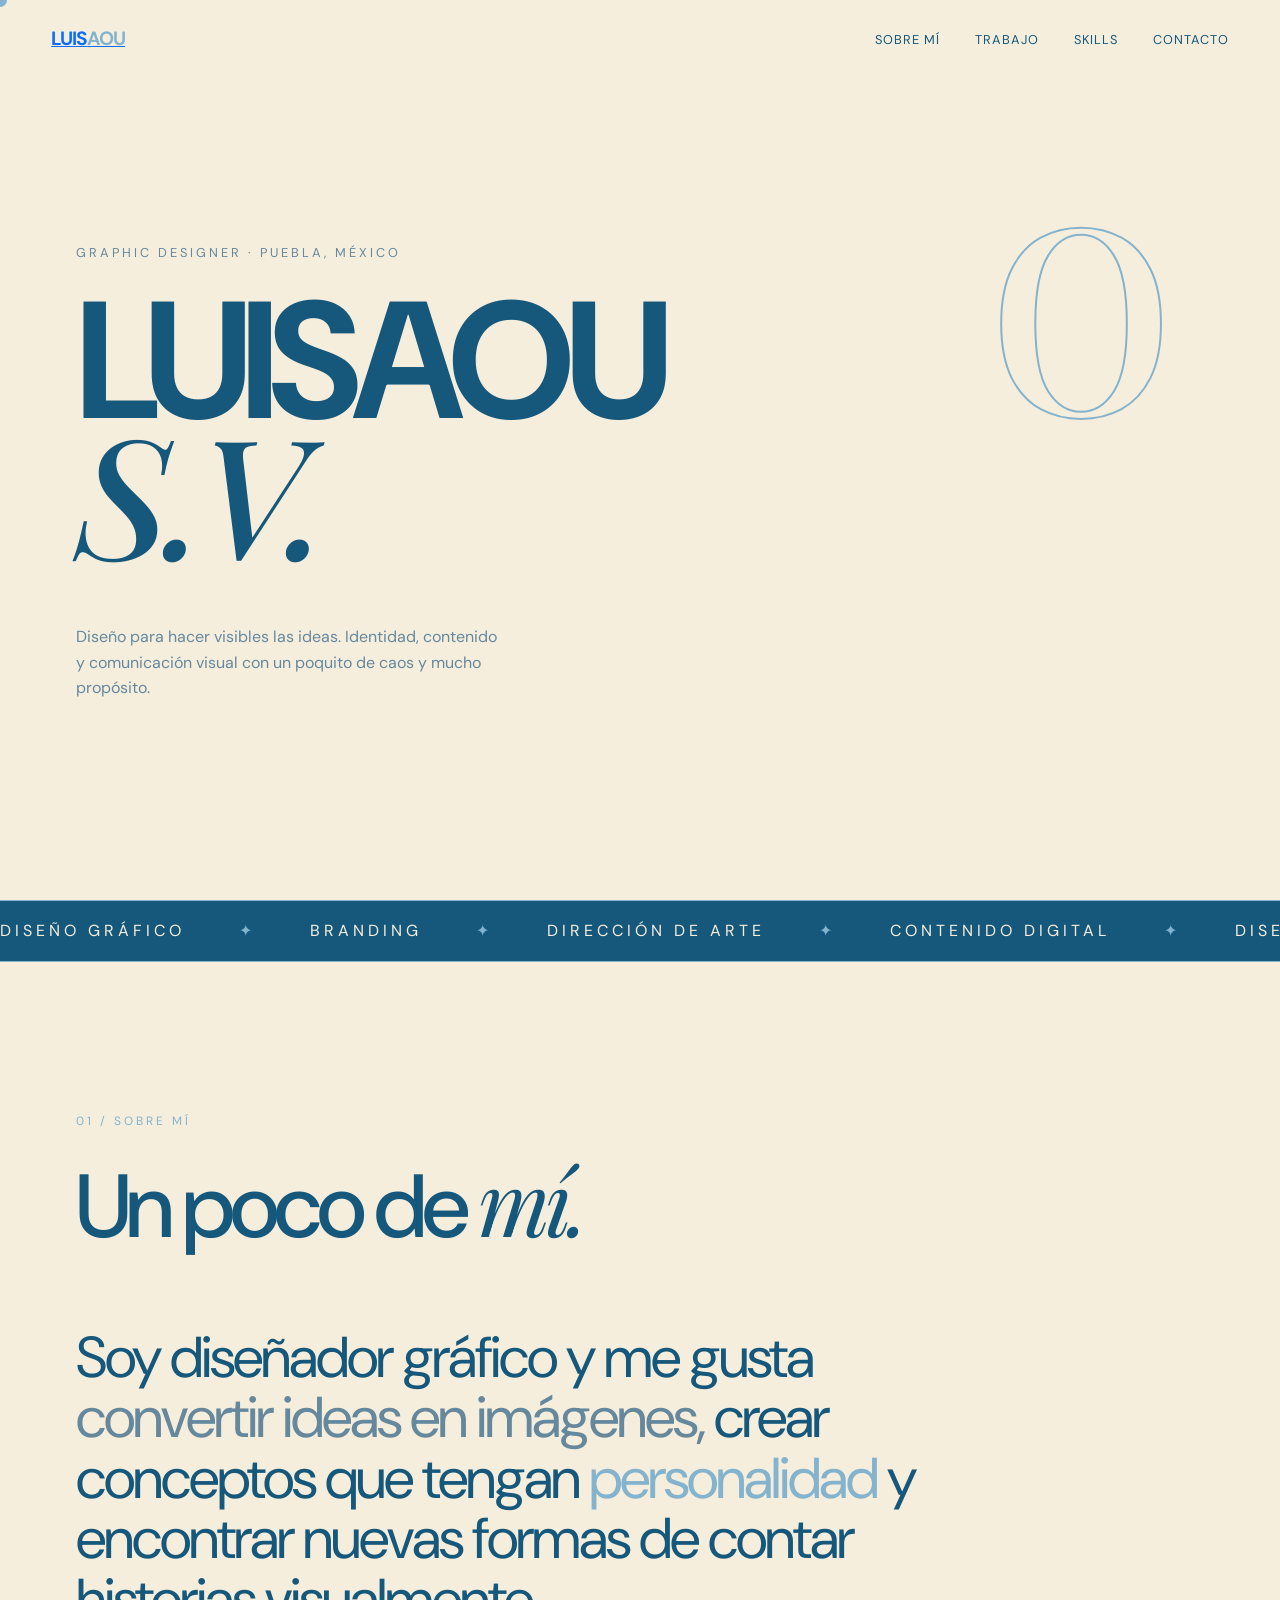
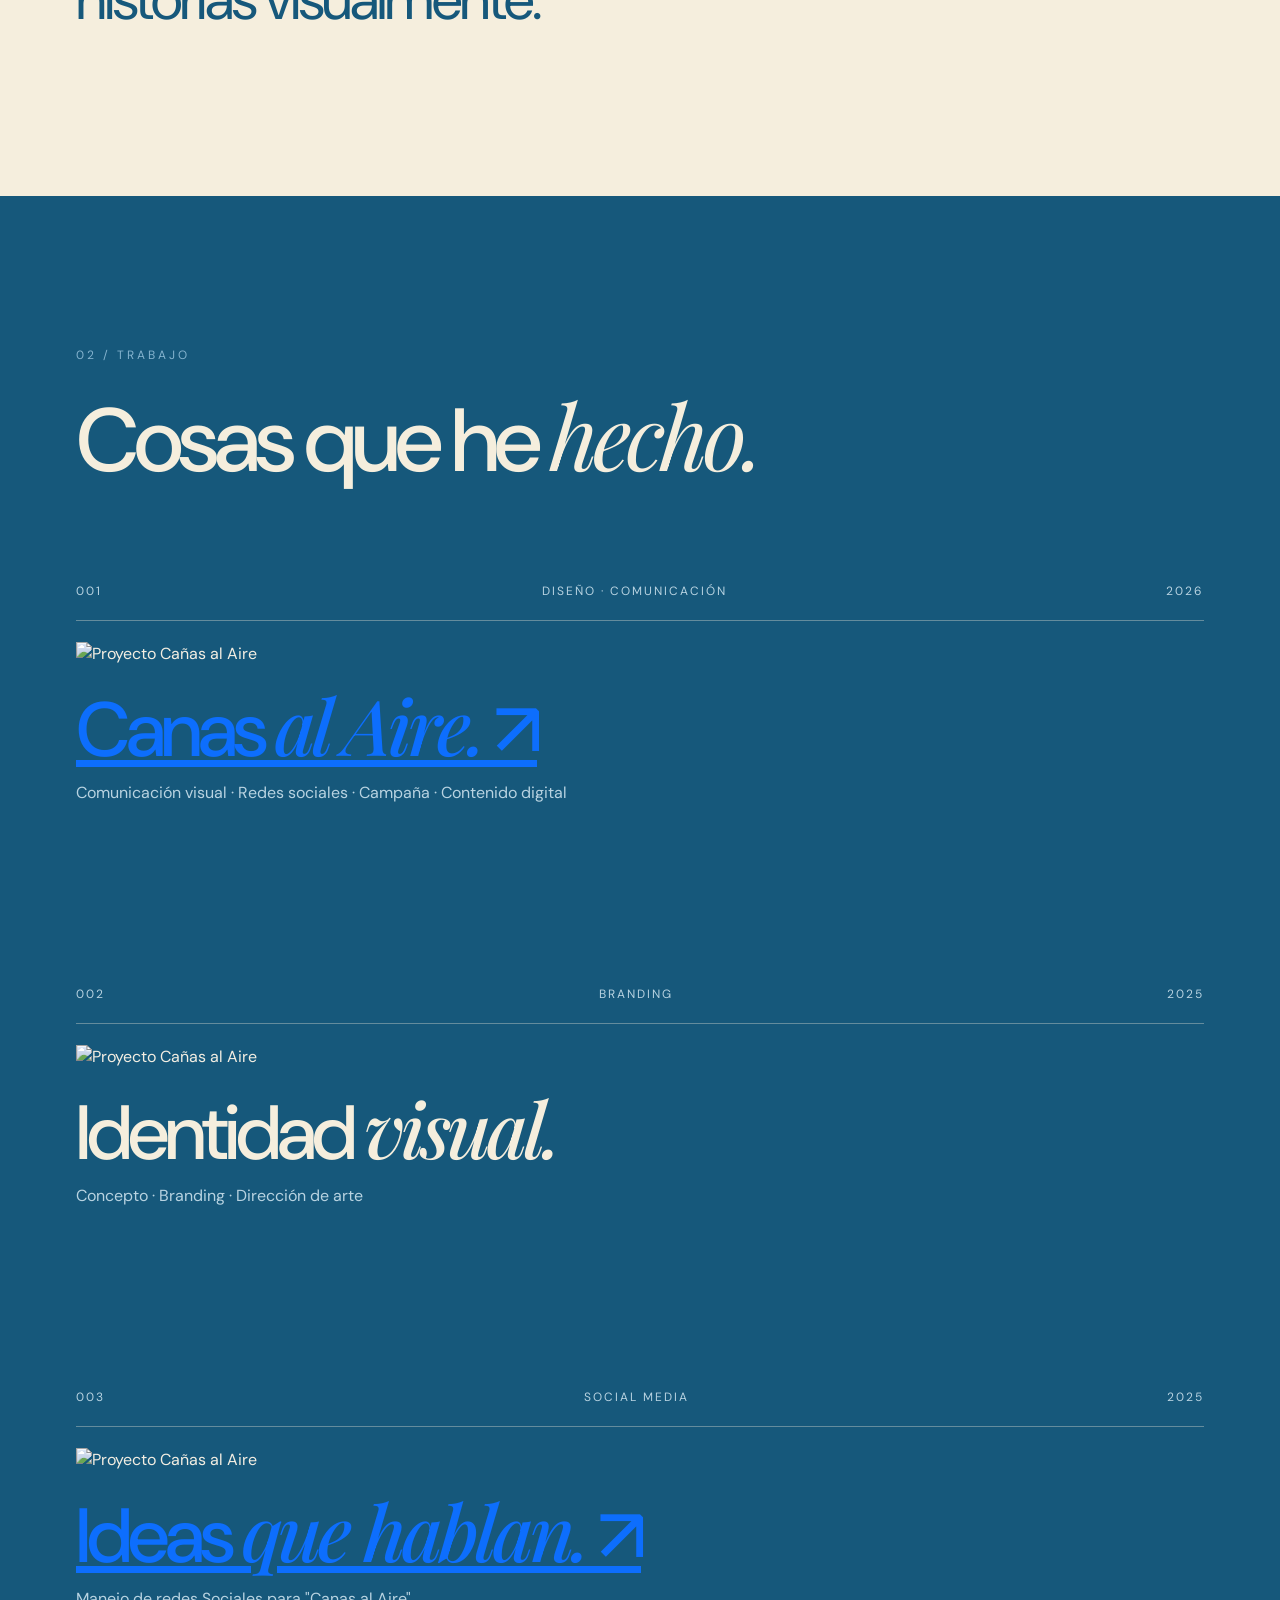
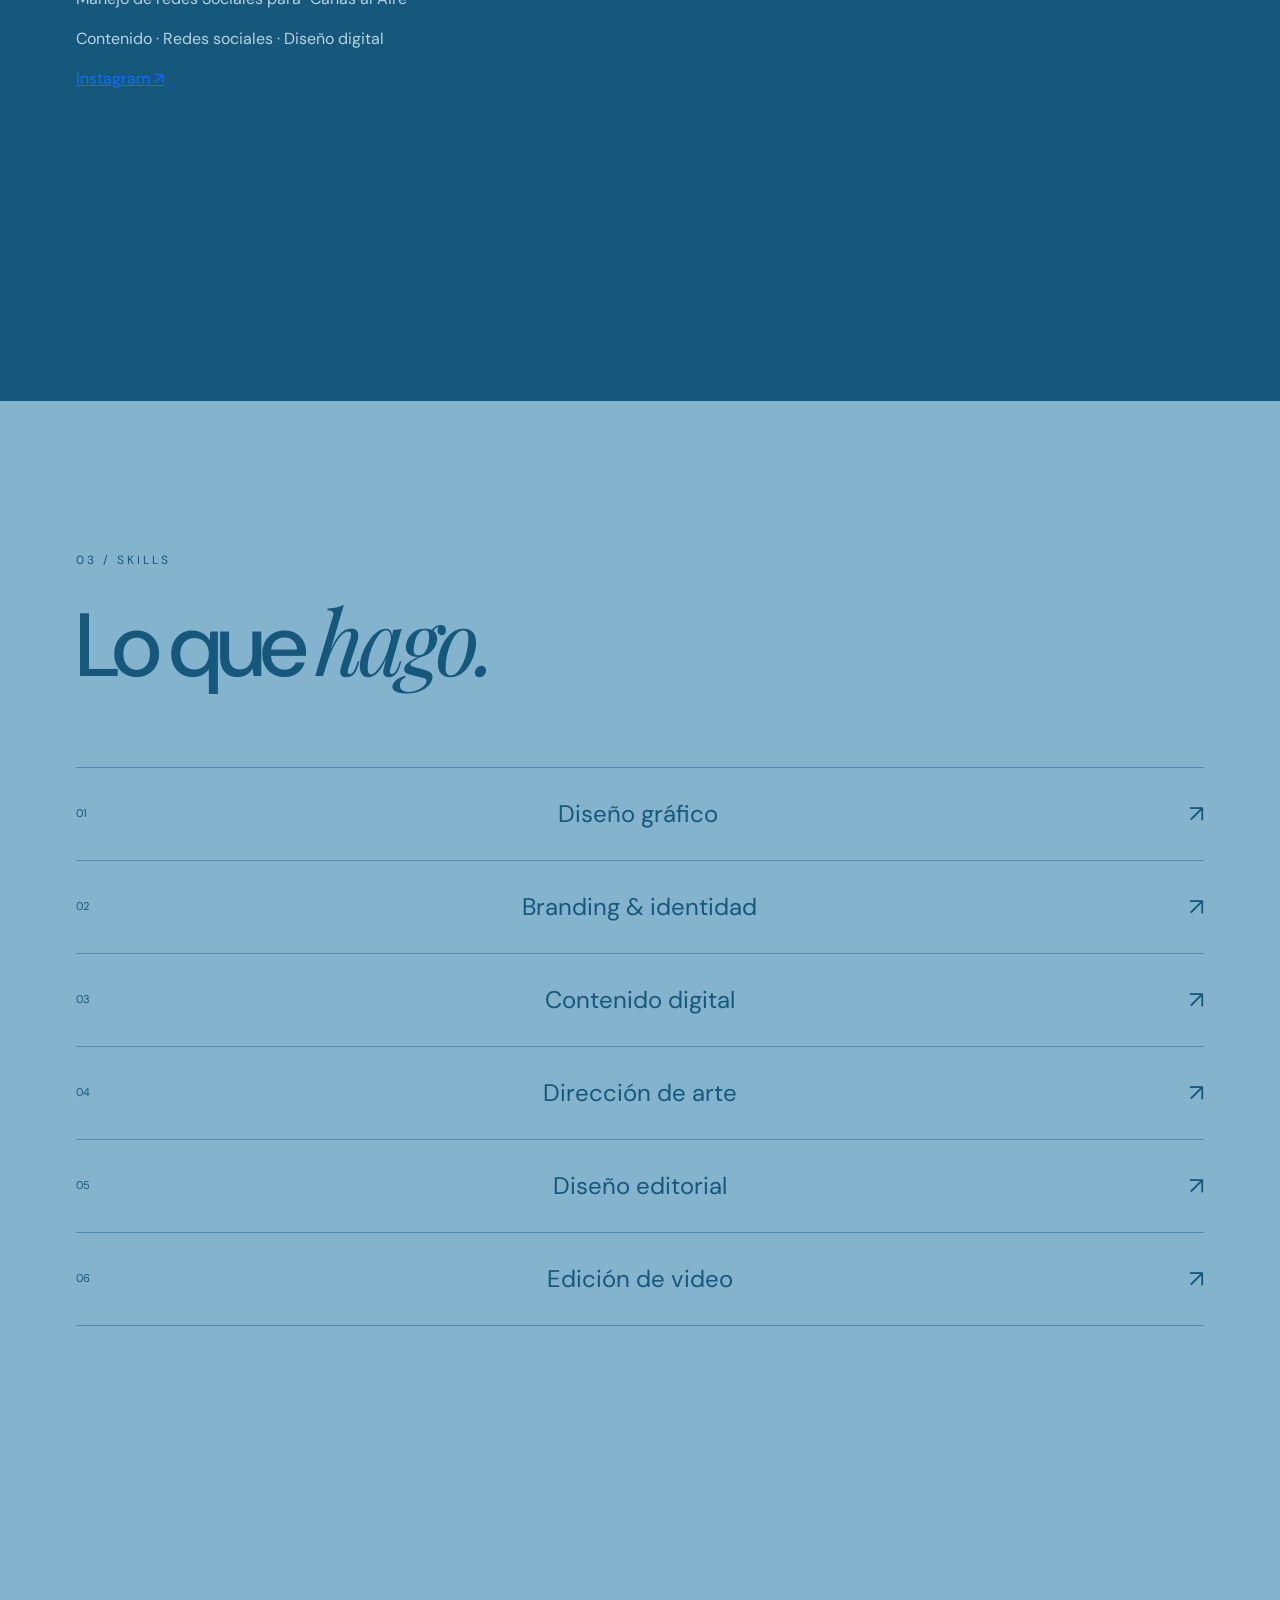
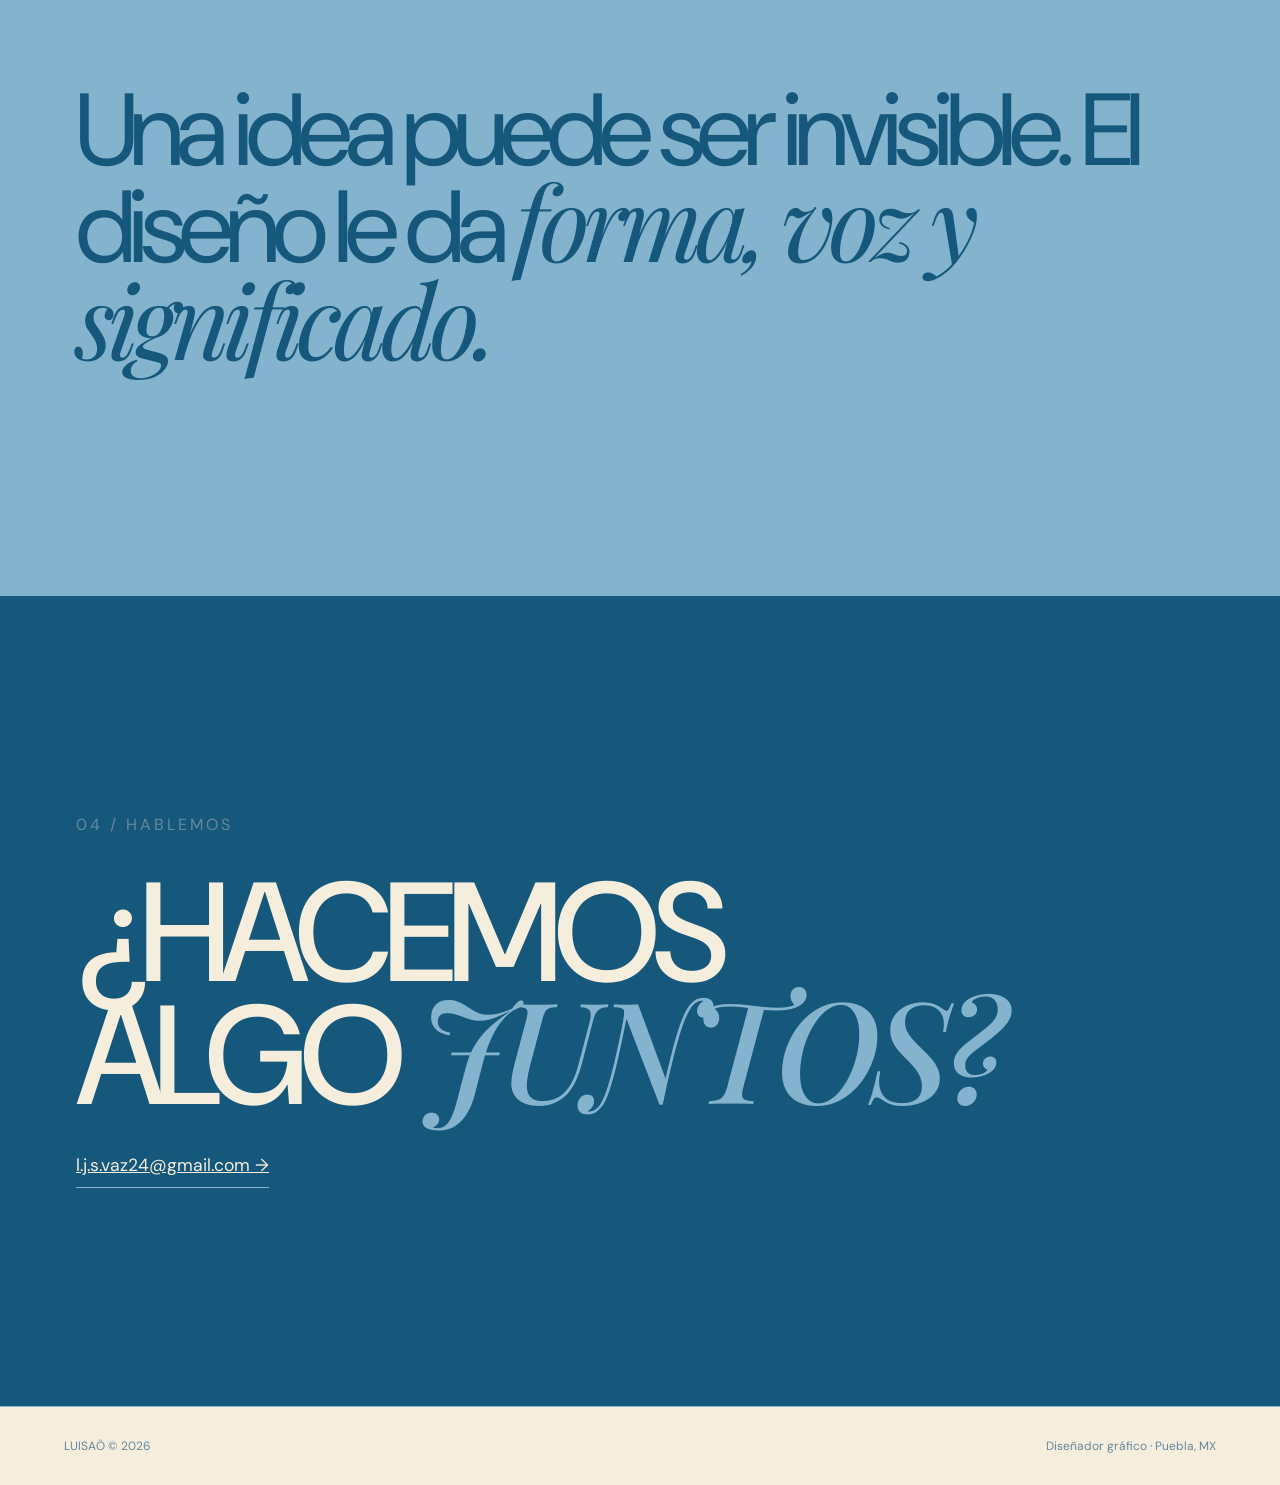
==== index.html @ 41390baf "Add files via upload" ====
<!DOCTYPE html>
<html lang="es">

<head>

    <meta charset="UTF-8">
    <meta name="viewport" content="width=device-width, initial-scale=1.0">

    <title>Luisaö — Graphic Designer</title>

    <!-- Bootstrap -->
    <link
        href="https://cdn.jsdelivr.net/npm/bootstrap@5.3.3/dist/css/bootstrap.min.css"
        rel="stylesheet"
    >

    <!-- Google Fonts -->
    <link rel="preconnect" href="https://fonts.googleapis.com">
    <link rel="preconnect" href="https://fonts.gstatic.com" crossorigin>

    <link
        href="https://fonts.googleapis.com/css2?family=DM+Sans:wght@300;400;500;700&family=Playfair+Display:ital,wght@0,500;1,500;1,700&display=swap"
        rel="stylesheet"
    >

    <style>

      

        :root {

            --merino: #F5EEDD;
            --rock-blue: #84B3CE;
            --venice-blue: #16587B;
            --deep-ink: #103E58;
            --soft-blue: #B8D3E1;
            --gray-blue: #66889D;

        }


        /* =====================================
           GENERAL
        ===================================== */

        * {
            box-sizing: border-box;
        }

        html {
            scroll-behavior: smooth;
        }

        body {

            margin: 0;

            background: var(--merino);

            color: var(--venice-blue);

            font-family: "DM Sans", sans-serif;

            cursor: none;

        }


        /* =====================================
           CURSOR
        ===================================== */

        .cursor {

            position: fixed;

            width: 14px;
            height: 14px;

            background: var(--rock-blue);

            border-radius: 50%;

            pointer-events: none;

            z-index: 9999;

            transform: translate(-50%, -50%);

            transition:
                width .25s ease,
                height .25s ease,
                background .25s ease;

        }

        .cursor.big {

            width: 60px;
            height: 60px;

            background: transparent;

            border: 1px solid var(--rock-blue);

        }


        /* =====================================
           NAVIGATION
        ===================================== */

        nav {

            position: fixed;

            top: 0;
            left: 0;

            width: 100%;

            z-index: 1000;

            padding: 25px 4%;

            display: flex;

            justify-content: space-between;

            align-items: center;


        }

        .logo {

            font-size: 1.2rem;

            font-weight: 700;

            letter-spacing: -1px;

        }

        .logo span {

            color: var(--rock-blue);

        }

        .nav-links {

            display: flex;

            gap: 35px;

        }

        .nav-links a {

            color: var(--venice-blue);

            text-decoration: none;

            font-size: .8rem;

            text-transform: uppercase;

            letter-spacing: 1px;

            transition: .3s;

        }

        .nav-links a:hover {

            color: var(--lime);

        }


        /* =====================================
           HERO
        ===================================== */

        .hero {

            min-height: 100vh;

            background: var(--merino);

            padding: 140px 5% 80px;

            position: relative;

            overflow: hidden;

            display: flex;

            align-items: center;

        }

        .hero-small {

            font-size: .8rem;

            text-transform: uppercase;

            letter-spacing: 3px;

            color: var(--gray-blue);

            margin-bottom: 35px;

        }

        .hero-title {

            font-size: clamp(5rem, 13vw, 13rem);

            line-height: .78;

            letter-spacing: -10px;

            font-weight: 700;

            margin: 0;

        }

        .hero-title .italic {

            font-family: "Playfair Display", serif;

            font-style: italic;

            font-weight: 500;

            color: var(--venice-blue);

            letter-spacing: -7px;

        }

        .hero-description {

            max-width: 430px;

            margin-top: 55px;

            font-size: 1rem;

            line-height: 1.6;

            color: var(--gray-blue);

        }


        /* =====================================
           FLOATING Ö
        ===================================== */

        .floating-o {

            position: absolute;

            right: 8%;
            top: 20%;

            font-family: "Playfair Display", serif;

            font-size: 22rem;

            line-height: .5;

            color: transparent;

            -webkit-text-stroke: 2px var(--rock-blue);

            animation: rotateO 15s linear infinite;

        }

        @keyframes rotateO {

            from {
                transform: rotate(0deg);
            }

            to {
                transform: rotate(360deg);
            }

        }


        /* =====================================
           MARQUEE
        ===================================== */

        .marquee {

            background: var(--venice-blue);

            color: var(--merino);

            border-top: 1px solid var(--rock-blue);

            border-bottom: 1px solid var(--rock-blue);

            overflow: hidden;

            white-space: nowrap;

            padding: 18px 0;

        }

        .marquee-track {

            display: inline-block;

            animation: marquee 20s linear infinite;

        }

        .marquee span {

            font-size: 1rem;

            text-transform: uppercase;

            letter-spacing: 4px;

            margin-right: 50px;

        }

        .marquee .lime {

            color: var(--rock-blue);

        }

        @keyframes marquee {

            from {
                transform: translateX(0);
            }

            to {
                transform: translateX(-50%);
            }

        }


        /* =====================================
           SECTION
        ===================================== */

        section {

            padding: 150px 5%;

        }

        .section-number {

            color: var(--rock-blue);

            font-size: .75rem;

            letter-spacing: 3px;

            margin-bottom: 30px;

        }

        .section-title {

            font-size: clamp(3rem, 7vw, 7rem);

            line-height: .9;

            letter-spacing: -5px;

            margin-bottom: 80px;

        }

        .section-title em {

            font-family: "Playfair Display", serif;

            font-weight: 400;

        }


        /* =====================================
           ABOUT
        ===================================== */

        .about-text {

            font-size: clamp(2rem, 4.5vw, 5rem);

            line-height: 1.05;

            letter-spacing: -2px;

        }

        .about-text .gray {

            color: var(--gray-blue);

        }

        .about-text .lime {

            color: var(--rock-blue);

        }


        /* =====================================
           PROJECTS
        ===================================== */

        .project {

            margin-bottom: 160px;

            position: relative;

        }

        .project-image {

            overflow: hidden;

            position: relative;

        }

        .project-image img {

            width: 100%;

            height: 650px;

            object-fit: cover;

            filter: saturate(70%);

            transition:

                transform 1s cubic-bezier(.2,.8,.2,1),

                filter .8s ease;

        }

        .project:hover img {

            transform: scale(1.04);

            filter: saturate(100%);

        }

        .project-meta {

            display: flex;

            justify-content: space-between;

            border-bottom: 1px solid var(--rock-blue);

            padding: 20px 0;

            margin-bottom: 20px;

            color: var(--gray-blue);

            font-size: .75rem;

            text-transform: uppercase;

            letter-spacing: 2px;

        }

        .project-name {

            font-size: clamp(3rem, 6vw, 6rem);

            letter-spacing: -4px;

            line-height: .9;

        }

        .project-name span {

            font-family: "Playfair Display", serif;

            font-style: italic;

        }


        /* =====================================
           SKILLS
        ===================================== */

        .skill {

            border-top: 1px solid var(--rock-blue);

            padding: 28px 0;

            display: flex;

            justify-content: space-between;

            align-items: center;

            font-size: 1.5rem;

            transition: .4s;

        }

        .skill:last-child {

            border-bottom: 1px solid var(--rock-blue);

        }

        .skill:hover {

            padding-left: 30px;

            color: var(--rock-blue);

        }

        .skill-number {

            color: var(--gray-blue);

            font-size: .7rem;

        }


        /* =====================================
           PERSONAL STATEMENT
        ===================================== */

        .manifesto {

            min-height: 80vh;

            display: flex;

            align-items: center;

            background: var(--rock-blue);

            color: var(--venice-blue);

        }

        .manifesto-text {

            font-size: clamp(3rem, 8vw, 9rem);

            line-height: .88;

            letter-spacing: -7px;

        }

        .manifesto-text span {

            color: var(--venice-blue);

        }

        .manifesto-text em {

            font-family: "Playfair Display", serif;

        }


        /* =====================================
           CONTACT
        ===================================== */

        .contact {

            min-height: 90vh;

            display: flex;

            background: var(--venice-blue);

            color: var(--merino);

            align-items: center;

        }

        .contact-small {

            color: var(--gray-blue);

            text-transform: uppercase;

            letter-spacing: 3px;

        }

        .contact-title {

            font-size: clamp(4rem, 11vw, 12rem);

            line-height: .8;

            letter-spacing: -9px;

            margin: 40px 0;

        }

        .contact-title span {

            color: var(--rock-blue);

            font-family: "Playfair Display", serif;

            font-style: italic;

        }

        .email {

            display: inline-block;

            border-bottom: 1px solid var(--rock-blue);

            padding-bottom: 8px;

            color: var(--merino);

            font-size: 1.1rem;

            transition: .3s;

        }

        .email:hover {

            color: var(--rock-blue);

        }


        /* =====================================
           FOOTER
        ===================================== */

        footer {

            background: var(--merino);

            padding: 30px 5%;

            border-top: 1px solid var(--rock-blue);

            display: flex;

            justify-content: space-between;

            color: var(--gray-blue);

            font-size: .75rem;

        }


        /* =====================================
           REVEAL
        ===================================== */

        .reveal {

            opacity: 0;

            transform: translateY(70px);

            transition:

                opacity 1s ease,

                transform 1s cubic-bezier(.2,.8,.2,1);

        }

        .reveal.active {

            opacity: 1;

            transform: translateY(0);

        }



        /* =====================================
           PALETA LUISAÖ — SECCIONES
        ===================================== */

        #projects {
            background: var(--venice-blue);
            color: var(--merino);
        }

        #projects .section-title,
        #projects .project-name {
            color: var(--merino);
        }

        #projects .project-meta {
            border-color: rgba(245, 238, 221, .35);
            color: var(--soft-blue);
        }

        #projects .text-secondary {
            color: var(--soft-blue) !important;
        }

        #skills {
            background: var(--rock-blue);
            color: var(--venice-blue);
        }

        #skills .section-number {
            color: var(--venice-blue);
        }

        #skills .skill {
            border-color: rgba(22, 88, 123, .45);
        }

        #skills .skill-number {
            color: var(--venice-blue);
        }

        #about {
            background: var(--merino);
        }

        .manifesto {
            background: var(--rock-blue);
        }

        .contact {
            background: var(--venice-blue);
        }

        .contact .email:hover {
            color: var(--rock-blue);
        }

        /* =====================================
           MOBILE
        ===================================== */

        @media(max-width: 768px) {

            body {

                cursor: auto;

            }

            .cursor {

                display: none;

            }

            .nav-links {

                gap: 12px;

            }

            .nav-links a {

                font-size: .65rem;

            }

            .hero-title {

                letter-spacing: -5px;

            }

            .floating-o {

                font-size: 10rem;

                right: -10%;

            }

            .project-image img {

                height: 400px;

            }

            .project-name {

                letter-spacing: -2px;

            }

            .skill {

                font-size: 1.1rem;

            }

            footer {

                flex-direction: column;

                gap: 10px;

            }

        }

    </style>
    <link href="css/style.css" rel="stylesheet" type="text/css">
</head>



<body>


<!-- =====================================
     CURSOR
===================================== -->

<div class="cursor"></div>


<!-- =====================================
     NAV
===================================== -->

<nav>

    <a href="#" class="logo">
        LUIS<span>AOU</span>
    </a>

    <div class="nav-links">

        <a href="#about">
            Sobre mí
        </a>

        <a href="#projects">
            Trabajo
        </a>

        <a href="#skills">
            Skills
        </a>

        <a href="#contact">
            Contacto
        </a>

    </div>

</nav>


<!-- =====================================
     HERO
===================================== -->

<header class="hero">

    <div class="container-fluid">

        <div class="hero-small">
            Graphic designer · Puebla, México
        </div>

        <h1 class="hero-title">

            LUISAOU<br>

            <span class="italic">
                S.V.
            </span>

        </h1>

        <p class="hero-description">

            Diseño para hacer visibles las ideas.
            Identidad, contenido y comunicación visual
            con un poquito de caos y mucho propósito.

        </p>

    </div>


    <div class="floating-o">
        o
    </div>

</header>


<!-- =====================================
     MARQUEE
===================================== -->

<div class="marquee">

    <div class="marquee-track">

        <span>Diseño gráfico</span>

        <span class="lime">✦</span>

        <span>Branding</span>

        <span class="lime">✦</span>

        <span>Dirección de arte</span>

        <span class="lime">✦</span>

        <span>Contenido digital</span>

        <span class="lime">✦</span>

        <span>Diseño gráfico</span>

        <span class="lime">✦</span>

        <span>Branding</span>

        <span class="lime">✦</span>

    </div>

</div>


<!-- =====================================
     ABOUT
===================================== -->

<section id="about">

    <div class="container-fluid reveal">

        <div class="section-number">
            01 / SOBRE MÍ
        </div>

        <h2 class="section-title">
            Un poco de <em>mí.</em>
        </h2>

        <div class="row">

            <div class="col-lg-10">

                <p class="about-text">

                    Soy diseñador gráfico y me gusta
                    <span class="gray">
                        convertir ideas en imágenes,
                    </span>

                    crear conceptos que tengan
                    <span class="lime">
                        personalidad
                    </span>

                    y encontrar nuevas formas de contar
                    historias visualmente.

                </p>

            </div>

        </div>

    </div>

</section>


<!-- =====================================
     PROJECTS
===================================== -->

<section id="projects">

    <div class="container-fluid">

        <div class="reveal">

            <div class="section-number">
                02 / TRABAJO
            </div>

            <h2 class="section-title">
                Cosas que he <em>hecho.</em>
            </h2>

        </div>


        <!-- PROJECT 01 -->

        <article class="project reveal">

            <div class="project-meta">

                <span>
                    001
                </span>

                <span>
                    Diseño · Comunicación
                </span>

                <span>
                    2026
                </span>

            </div>

            <div class="project-image">

               <img
    src="img/canasalaire.jpg"
    alt="Proyecto Cañas al Aire"
>

            </div>

        <h3 class="project-name mt-4">

    <a href="proyectos.html">
        Canas <span>al Aire.</span> ↗
    </a>

</h3>

            <p class="text-secondary mt-3">

                Comunicación visual · Redes sociales ·
                Campaña · Contenido digital

            </p>

        </article>


        <!-- PROJECT 02 -->

        <article class="project reveal">

            <div class="project-meta">

                <span>
                    002
                </span>

                <span>
                    Branding
                </span>

                <span>
                    2025
                </span>

            </div>

            <div class="project-image">

                <img
    src="img/Branding.jpg"
    alt="Proyecto Cañas al Aire"
    loading="lazy"
>

            </div>

            <h3 class="project-name mt-4">

                Identidad <span>visual.</span>

            </h3>

            <p class="text-secondary mt-3">

                Concepto · Branding · Dirección de arte

            </p>

        </article>


        <!-- PROJECT 03 -->

        <article class="project reveal">

            <div class="project-meta">

                <span>
                    003
                </span>

                <span>
                    Social Media
                </span>

                <span>
                    2025
                </span>

            </div>

            <div class="project-image">

    <img
        src="img/redessociales.jpg"
        alt="Proyecto Cañas al Aire"
        loading="lazy"
    >


            </div>

<h3 class="project-name mt-4">

    <a href="instagram.html">
        Ideas <span>que hablan.</span> ↗
    </a>

</h3>
<p class="text-secondary mt-3">

Manejo de redes Sociales para "Canas al Aire"<br>

            </p>
            <p class="text-secondary mt-3">

                Contenido · Redes sociales · Diseño digital

            </p>
			
<a 
    href="https://www.instagram.com/canasalaire.lapelicula?utm_source=ig_web_button_share_sheet&igsi=ZDNlZDc0MzIxNw==" 
    target="_blank"
    rel="noopener noreferrer"
    class="instagram-link"
>
    Instagram ↗
</a>
	
			

        </article>

    </div>

</section>


<!-- =====================================
     SKILLS
===================================== -->

<section id="skills">

    <div class="container-fluid reveal">

        <div class="section-number">
            03 / SKILLS
        </div>

        <h2 class="section-title">
            Lo que <em>hago.</em>
        </h2>


        <div class="skill">

            <span class="skill-number">
                01
            </span>

            Diseño gráfico

            <span>
                ↗
            </span>

        </div>


        <div class="skill">

            <span class="skill-number">
                02
            </span>

            Branding & identidad

            <span>
                ↗
            </span>

        </div>


        <div class="skill">

            <span class="skill-number">
                03
            </span>

            Contenido digital

            <span>
                ↗
            </span>

        </div>


        <div class="skill">

            <span class="skill-number">
                04
            </span>

            Dirección de arte

            <span>
                ↗
            </span>

        </div>


        <div class="skill">

            <span class="skill-number">
                05
            </span>

            Diseño editorial

            <span>
                ↗
            </span>

        </div>


        <div class="skill">

            <span class="skill-number">
                06
            </span>

            Edición de video

            <span>
                ↗
            </span>

        </div>

    </div>

</section>


<!-- =====================================
     MANIFESTO
===================================== -->

<section class="manifesto">

    <div class="container-fluid reveal">

        <p class="manifesto-text">

            Una idea puede ser
            <span>
                invisible.
            </span>

            El diseño le da
            <em>
                forma, voz y significado.
            </em>

        </p>

    </div>

</section>


<!-- =====================================
     CONTACT
===================================== -->

<section id="contact" class="contact">

    <div class="container-fluid reveal">

        <p class="contact-small">
            04 / HABLEMOS
        </p>

        <h2 class="contact-title">

            ¿HACEMOS<br>

            ALGO <span>JUNTOS?</span>

        </h2>

        <a
            href="mailto:l.j.s.vaz24@gmail.com"
            class="email"
        >
            l.j.s.vaz24@gmail.com →
        </a>

    </div>

</section>


<!-- =====================================
     FOOTER
===================================== -->

<footer>

    <span>
        LUISAÖ © 2026
    </span>

    <span>
    Diseñador gráfico · Puebla, MX
</span>

</footer>


<!-- =====================================
     JAVASCRIPT
===================================== -->

<script>


    /* =====================================
       CURSOR
    ===================================== */

    const cursor = document.querySelector(".cursor");

    document.addEventListener("mousemove", (e) => {

        cursor.style.left = e.clientX + "px";

        cursor.style.top = e.clientY + "px";

    });


    const interactiveElements =
        document.querySelectorAll("a, .project, .skill");

    interactiveElements.forEach(element => {

        element.addEventListener("mouseenter", () => {

            cursor.classList.add("big");

        });

        element.addEventListener("mouseleave", () => {

            cursor.classList.remove("big");

        });

    });


    /* =====================================
       SCROLL REVEAL
    ===================================== */

    const reveals =
        document.querySelectorAll(".reveal");


    function revealOnScroll() {

        reveals.forEach(element => {

            const position =
                element.getBoundingClientRect().top;

            const windowHeight =
                window.innerHeight;


            if (position < windowHeight - 100) {

                element.classList.add("active");

            }

        });

    }


    window.addEventListener(
        "scroll",
        revealOnScroll
    );


    revealOnScroll();


</script>


</body>

</html>
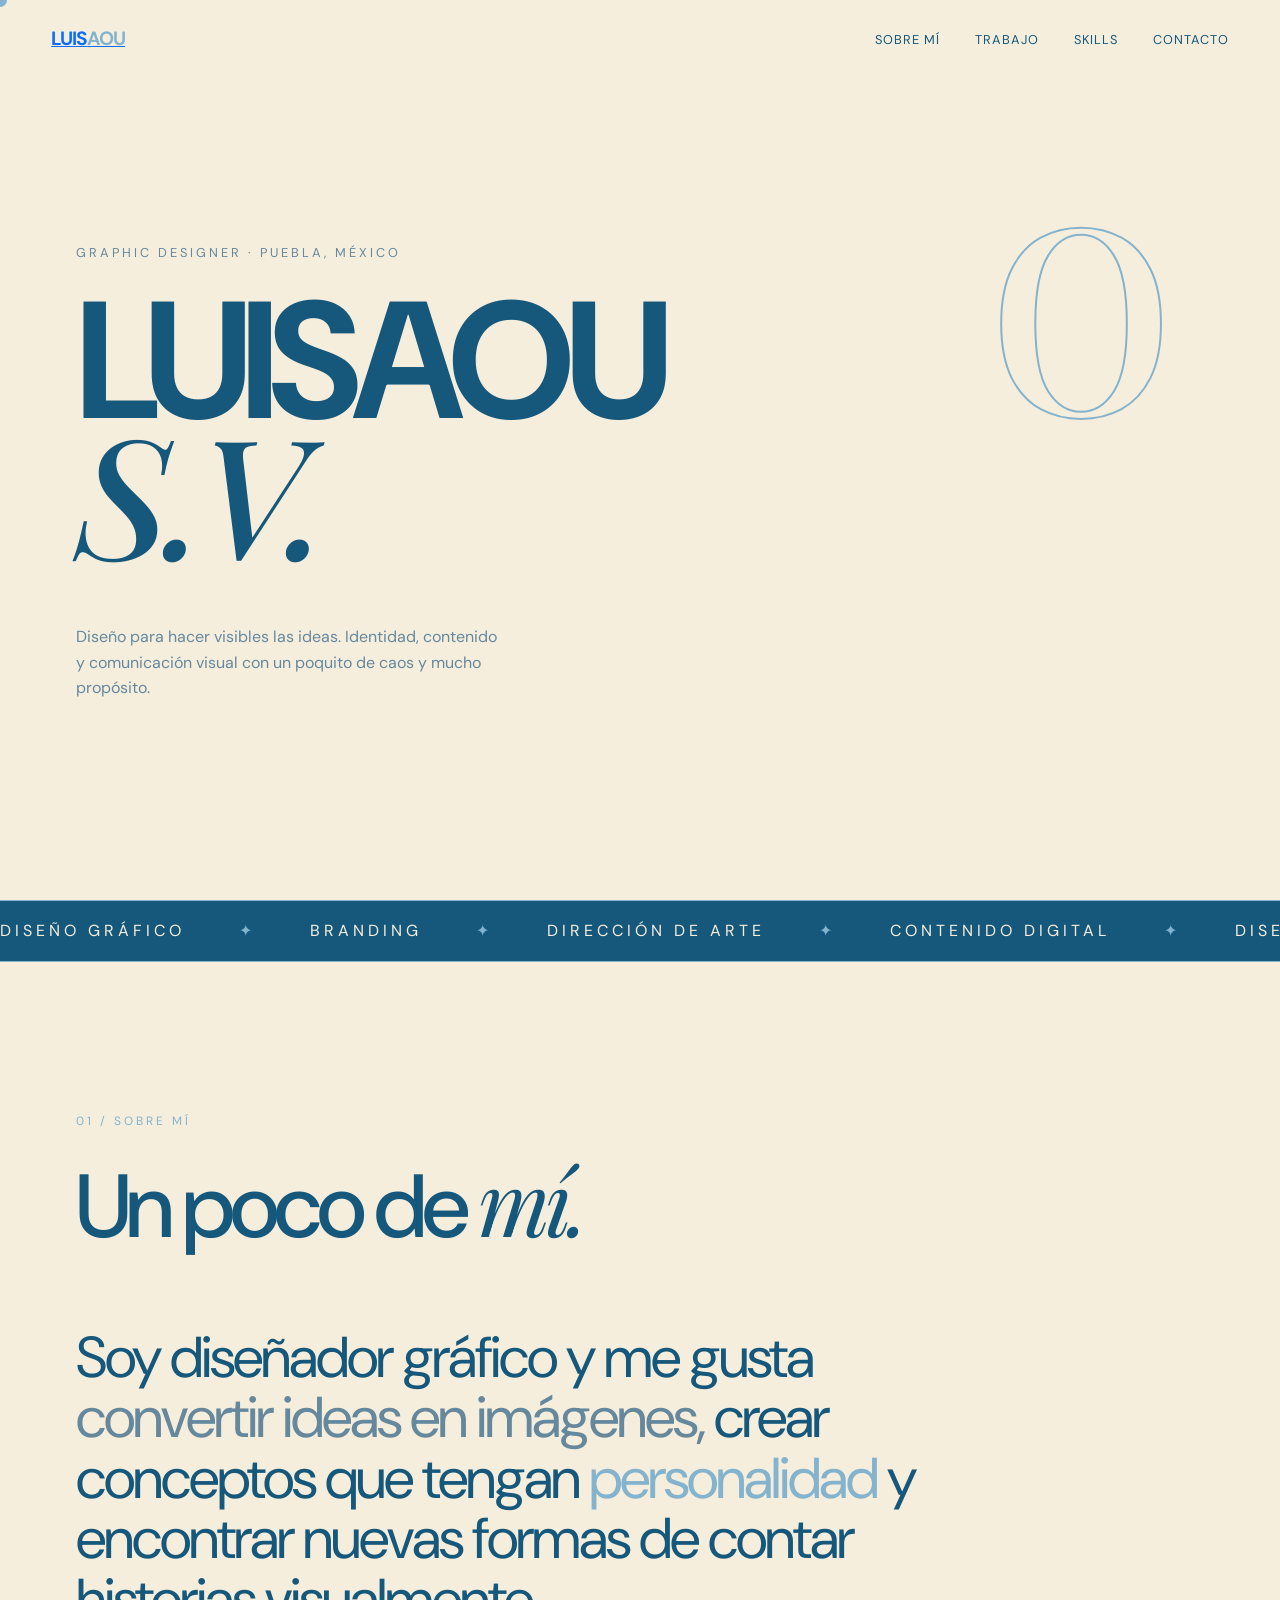
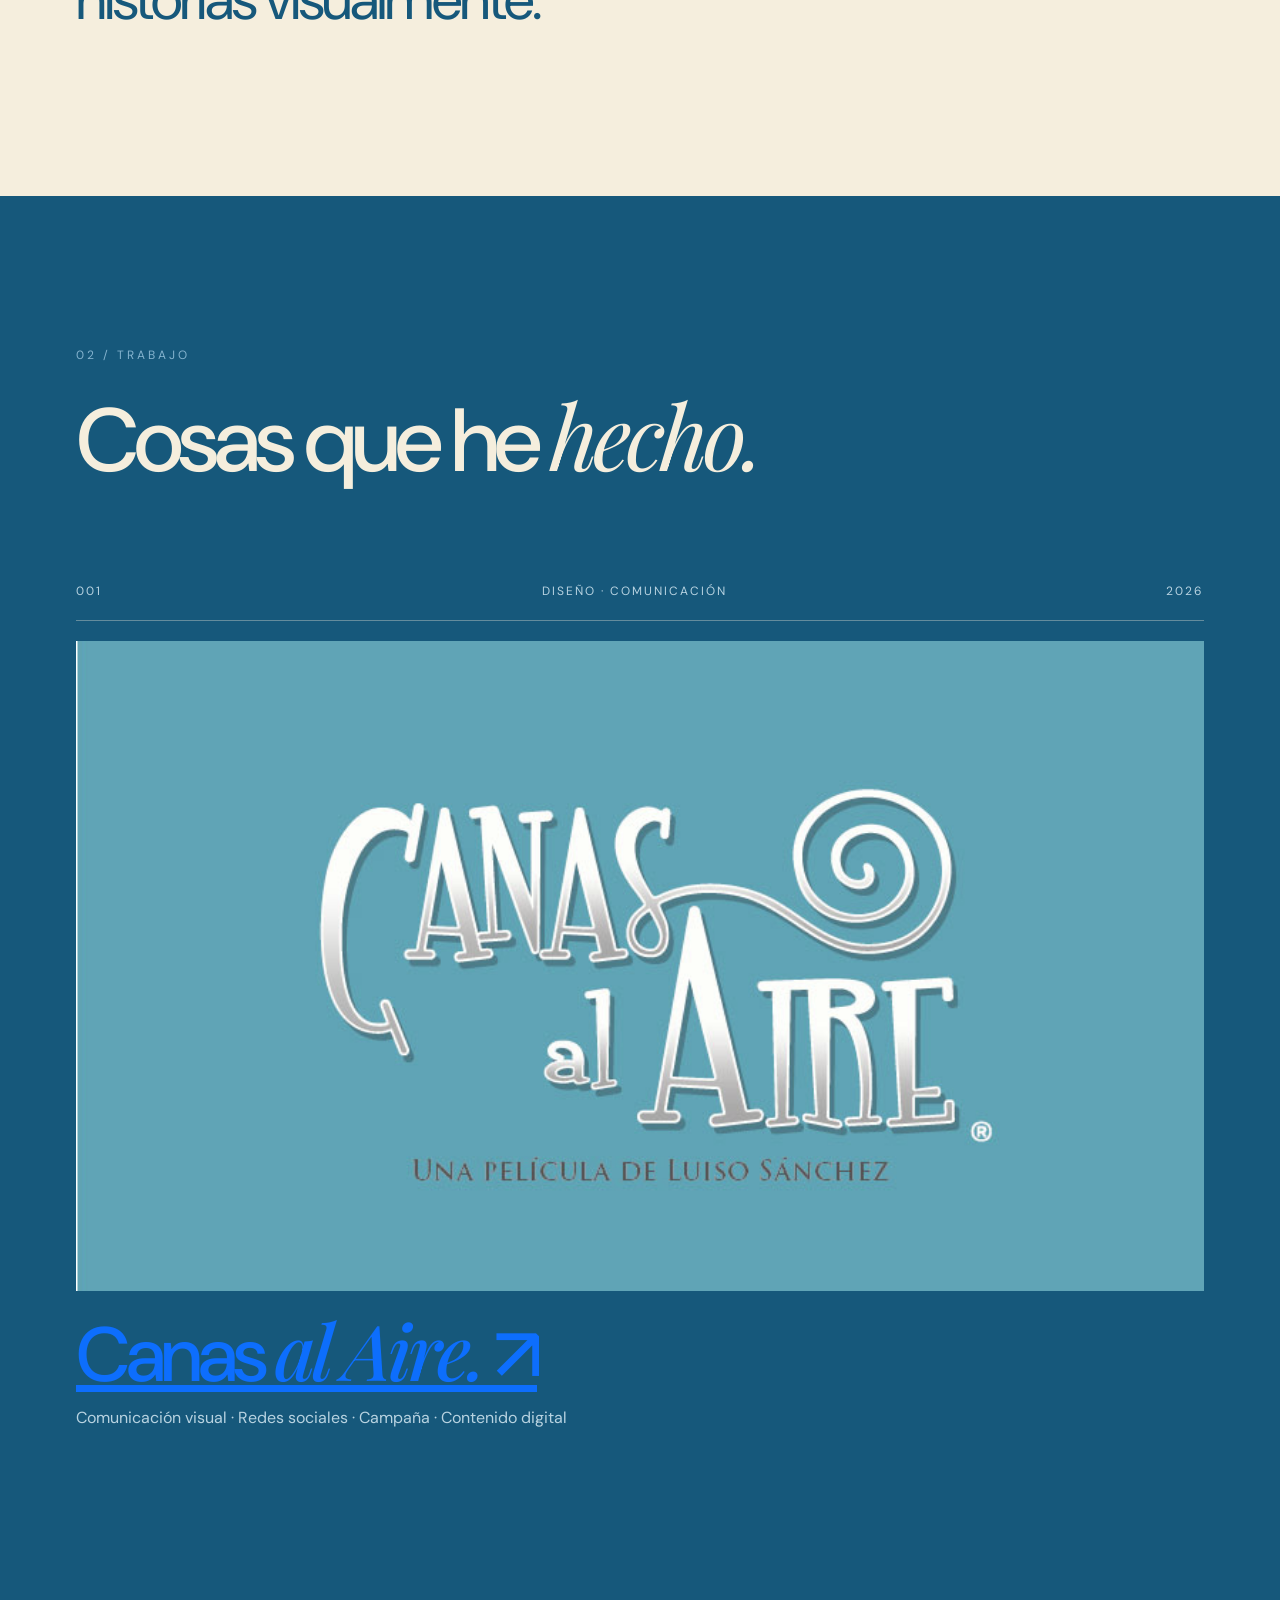
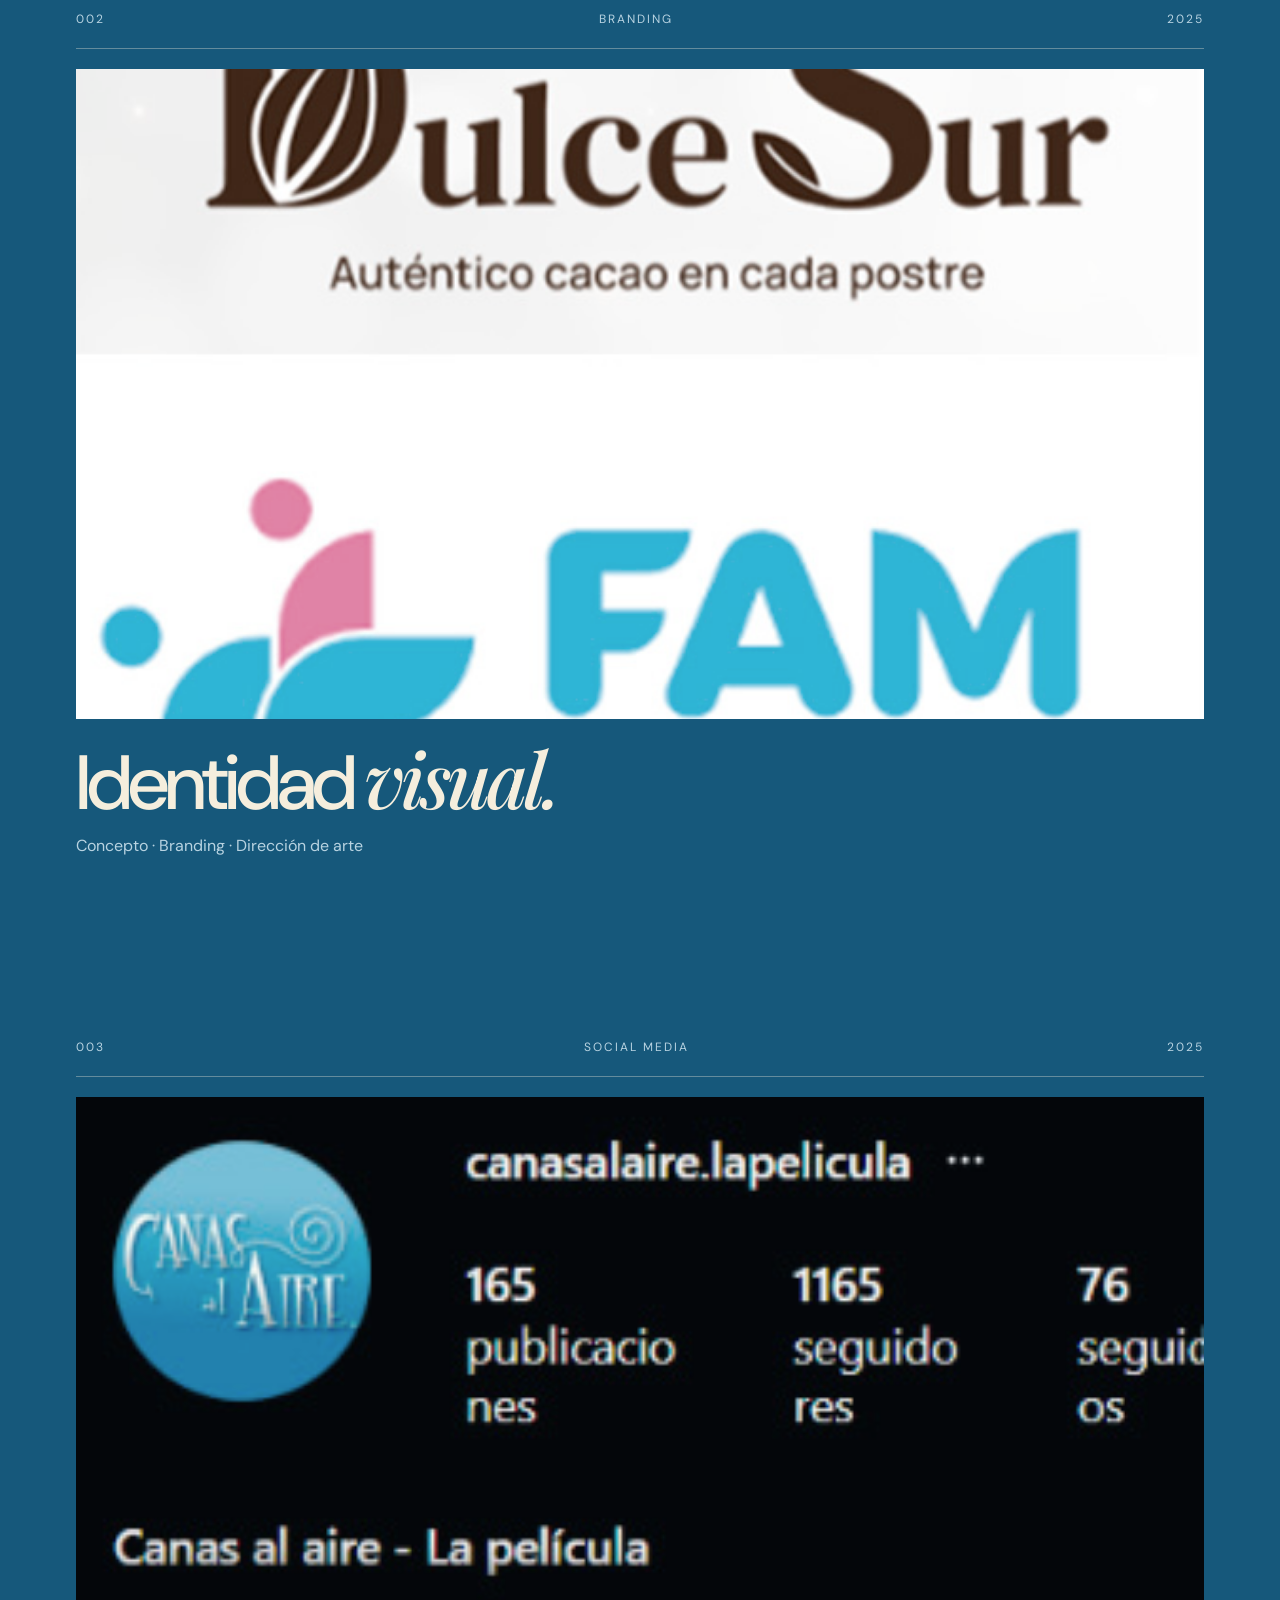
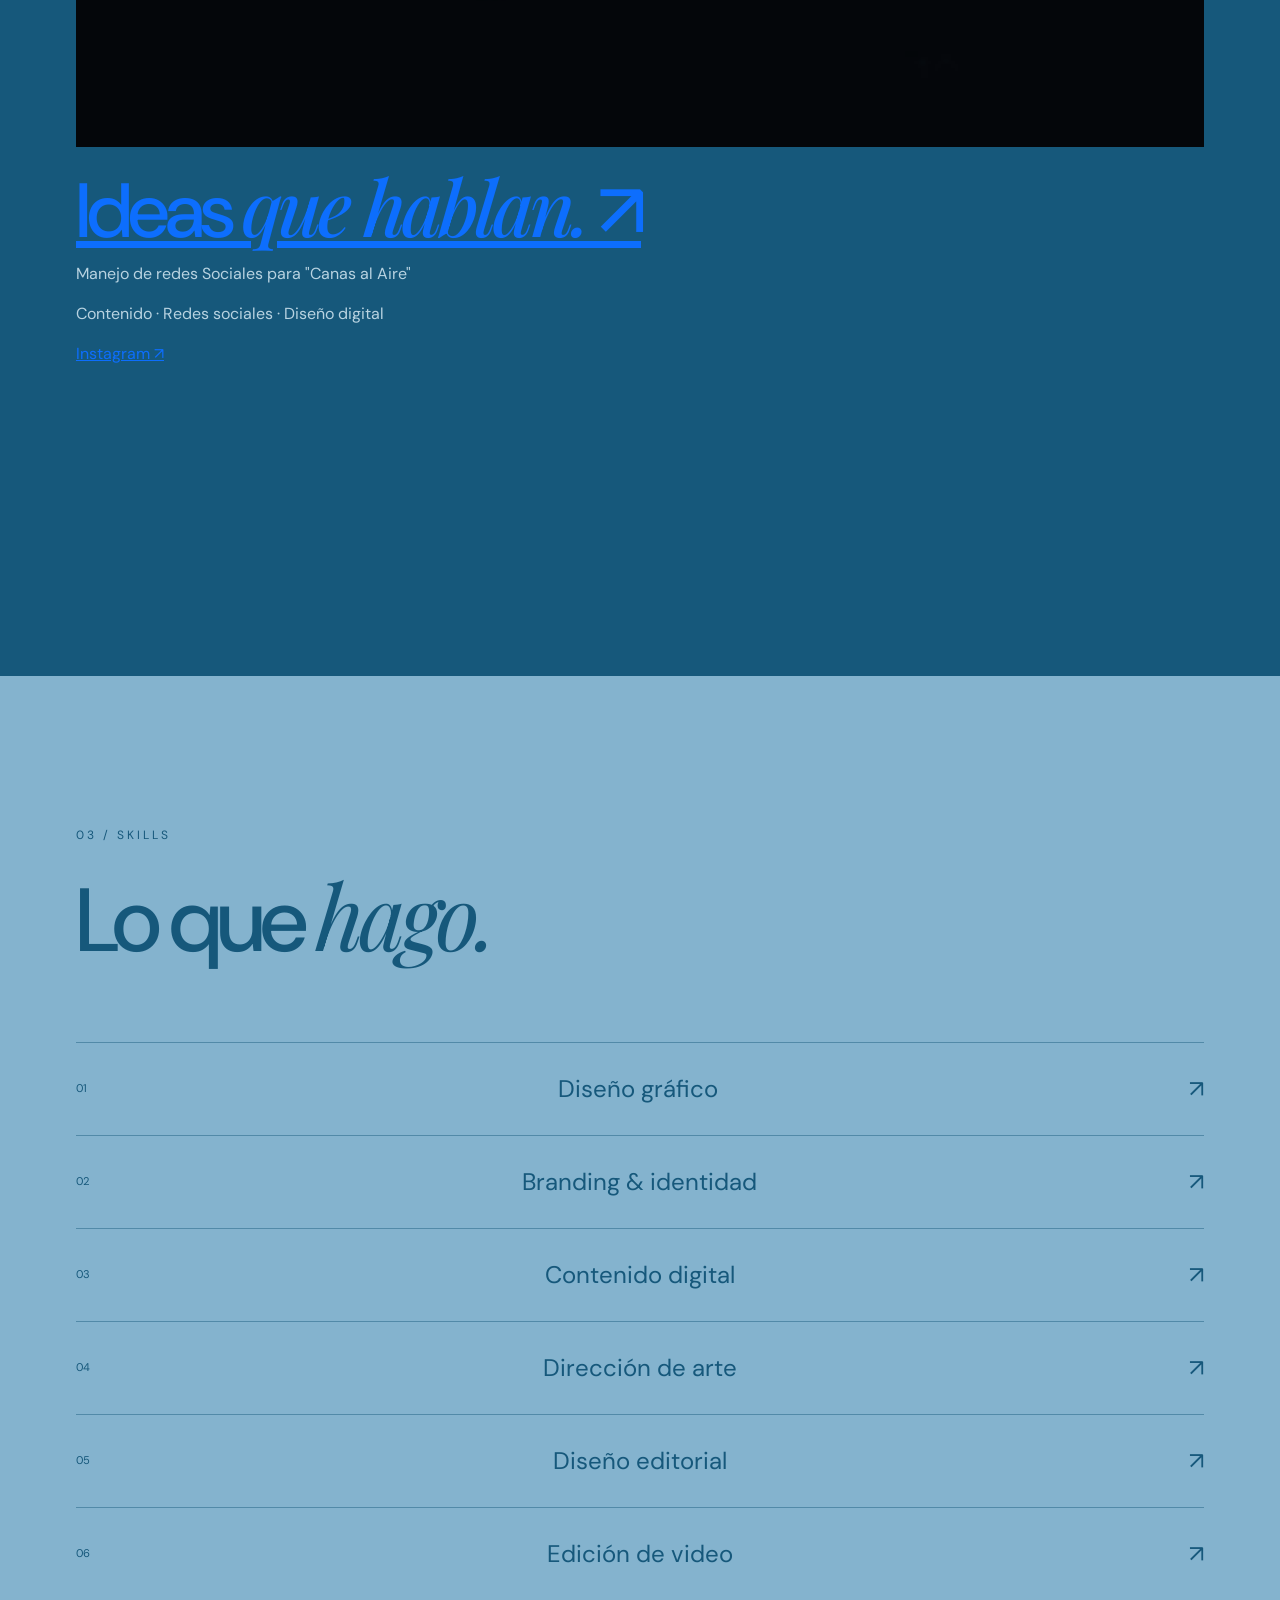
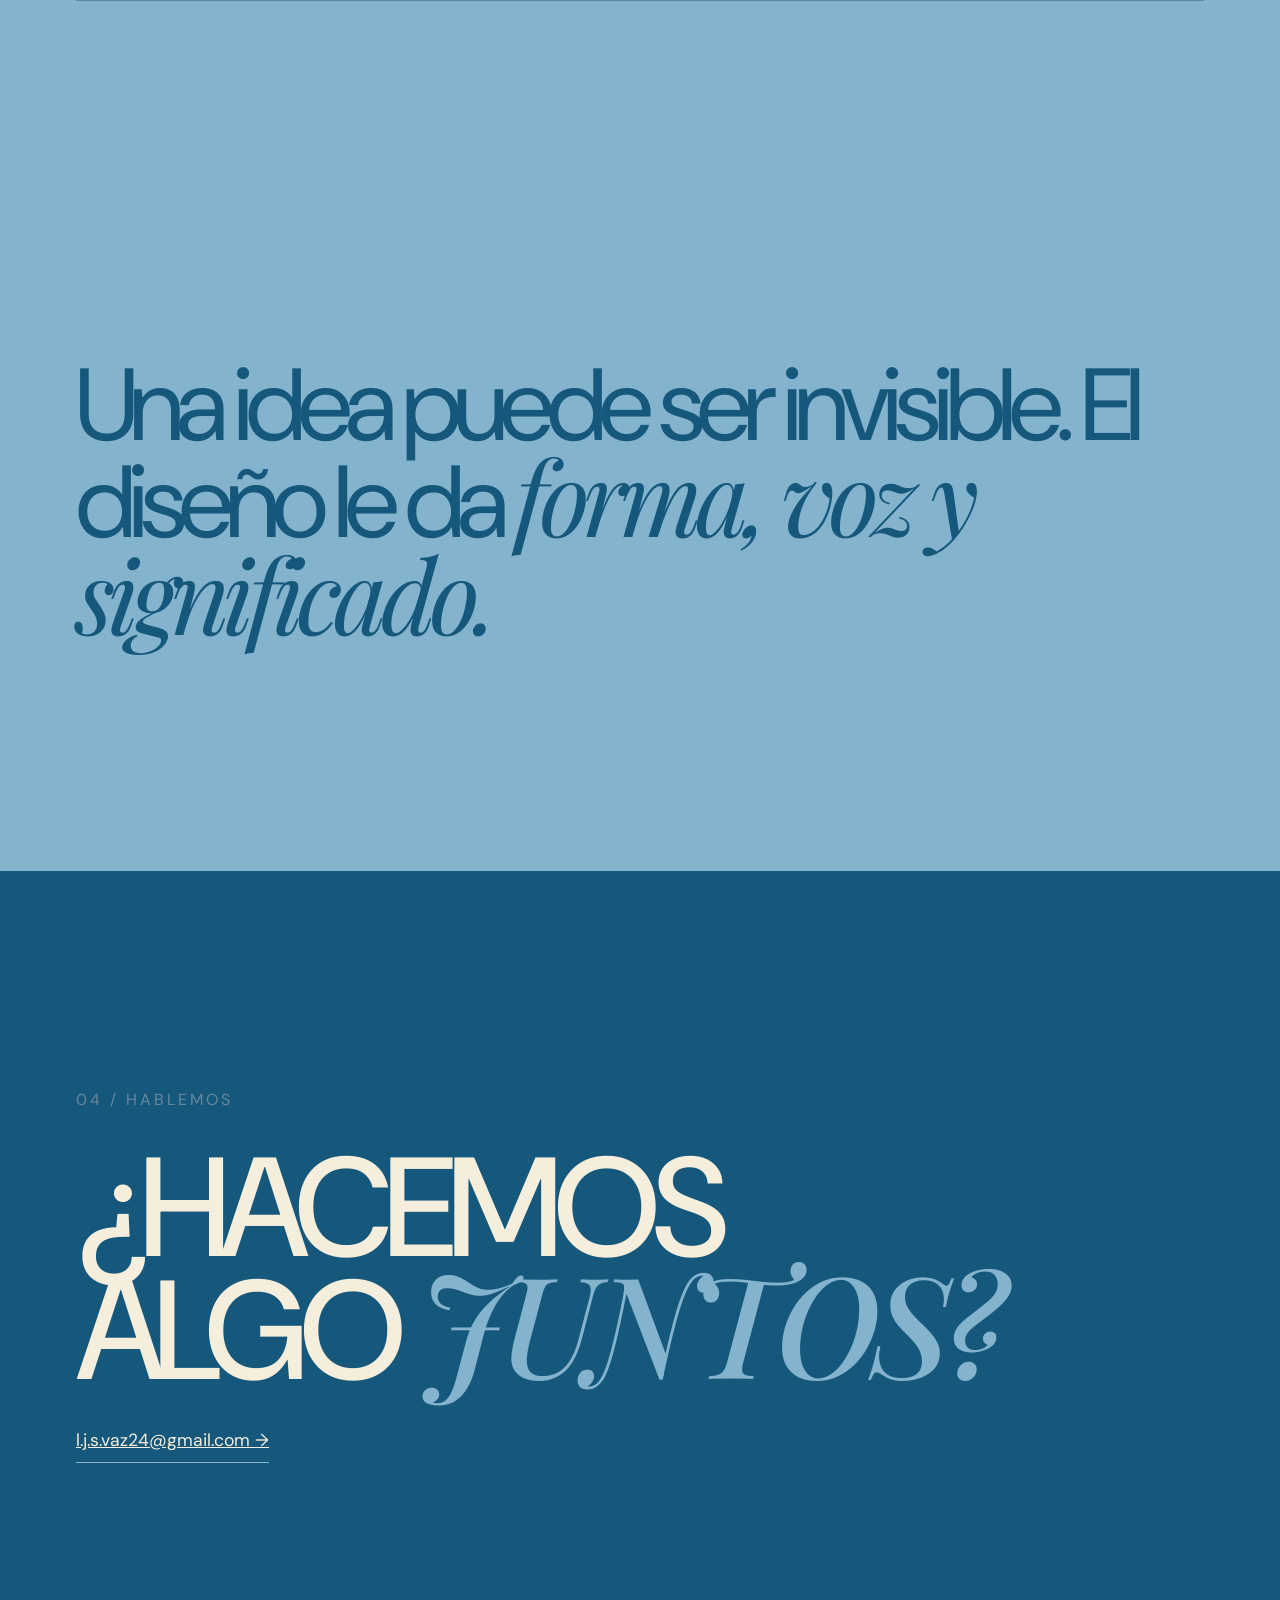
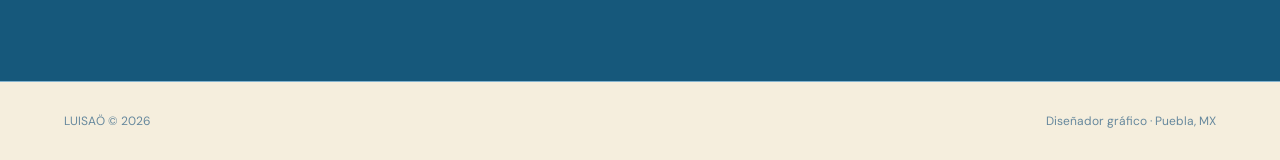
==== commit 511c24eb: "Update index.html" ====
--- a/index.html
+++ b/index.html
@@ -1068,7 +1068,7 @@
             <div class="project-image">
 
                <img
-    src="img/canasalaire.jpg"
+    src="img/Canasalaire.jpg"
     alt="Proyecto Cañas al Aire"
 >
 
@@ -1477,4 +1477,4 @@
 
 </body>
 
-</html>+</html>
